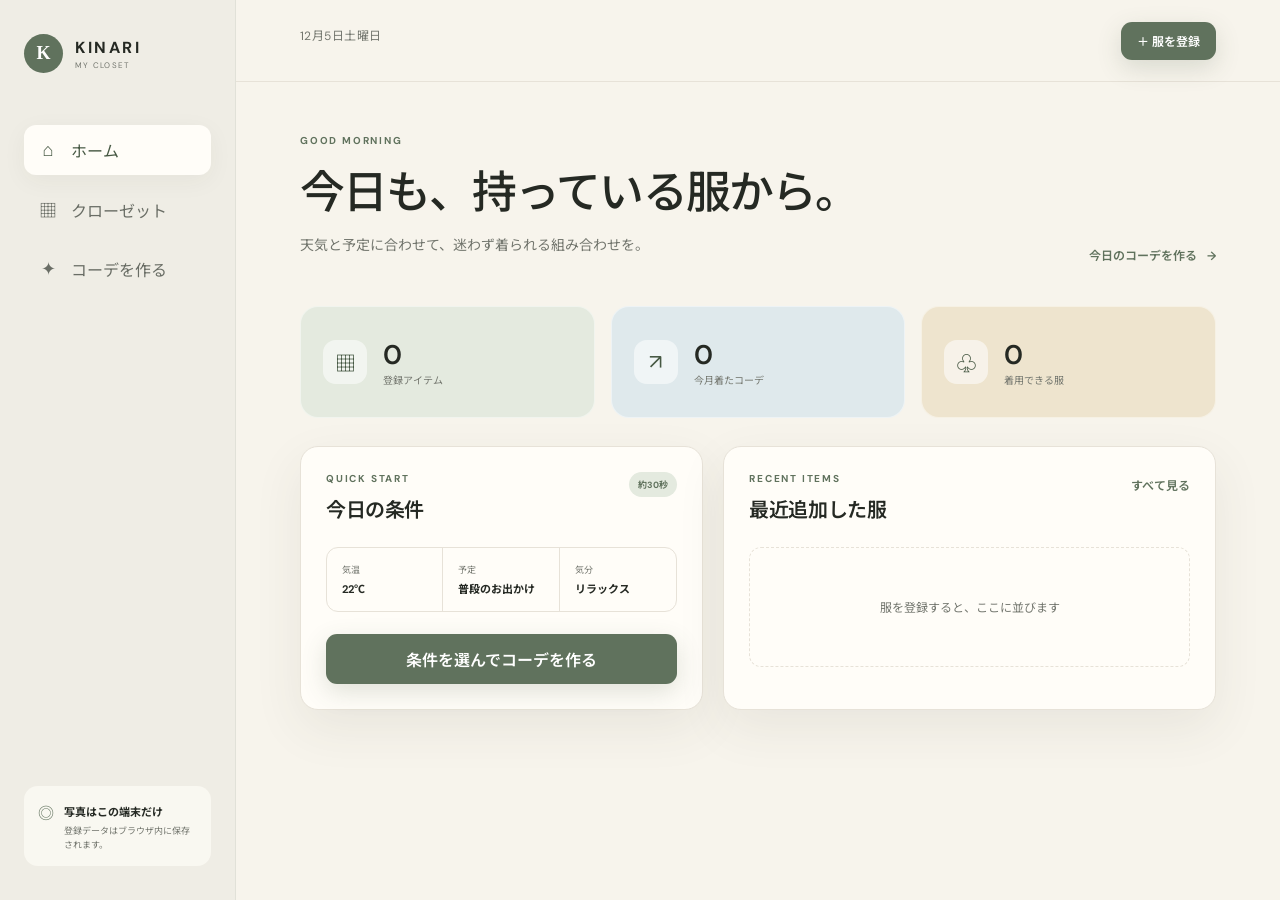
==== index.html @ 396d0b99 "Create KINARI closet stylist MVP" ====
<!doctype html>
<html lang="ja">
  <head>
    <meta charset="UTF-8" />
    <meta name="viewport" content="width=device-width, initial-scale=1.0" />
    <meta name="theme-color" content="#f6f2e9" />
    <meta
      name="description"
      content="手持ちの服だけで、今日の条件に合うコーデを提案するローカルファーストなクローゼットアプリ"
    />
    <title>KINARI — My Closet Stylist</title>
    <link rel="preconnect" href="https://fonts.googleapis.com" />
    <link rel="preconnect" href="https://fonts.gstatic.com" crossorigin />
    <link
      href="https://fonts.googleapis.com/css2?family=DM+Sans:wght@400;500;600;700&family=Noto+Sans+JP:wght@400;500;600;700&display=swap"
      rel="stylesheet"
    />
    <link rel="stylesheet" href="styles.css" />
  </head>
  <body>
    <!-- 更新意図: 手持ち服MVPの画面を作成し、未入力でも登録画面を閉じられるよう修正。処理日時: 2026-09-04 10:00 JST -->
    <div class="app-shell">
      <aside class="sidebar" aria-label="メインナビゲーション">
        <a class="brand" href="#home" aria-label="KINARI ホーム">
          <span class="brand-mark" aria-hidden="true">K</span>
          <span>
            <strong>KINARI</strong>
            <small>MY CLOSET</small>
          </span>
        </a>

        <nav class="nav-list">
          <button class="nav-item is-active" data-view="home">
            <span aria-hidden="true">⌂</span> ホーム
          </button>
          <button class="nav-item" data-view="closet">
            <span aria-hidden="true">▦</span> クローゼット
          </button>
          <button class="nav-item" data-view="stylist">
            <span aria-hidden="true">✦</span> コーデを作る
          </button>
        </nav>

        <div class="privacy-note">
          <span aria-hidden="true">◎</span>
          <div>
            <strong>写真はこの端末だけ</strong>
            <p>登録データはブラウザ内に保存されます。</p>
          </div>
        </div>
      </aside>

      <main class="main-content">
        <header class="topbar">
          <button class="mobile-menu" id="mobile-menu" aria-label="メニューを開く">☰</button>
          <p id="today-label"></p>
          <button class="primary-button compact" data-open-item-form>
            <span aria-hidden="true">＋</span> 服を登録
          </button>
        </header>

        <section class="view is-active" id="view-home" aria-labelledby="home-title">
          <div class="hero">
            <div>
              <p class="eyebrow">GOOD MORNING</p>
              <h1 id="home-title">今日も、持っている服から。</h1>
              <p class="hero-copy">天気と予定に合わせて、迷わず着られる組み合わせを。</p>
            </div>
            <button class="text-button" data-view-link="stylist">今日のコーデを作る <span>→</span></button>
          </div>

          <div class="stats-grid" aria-label="クローゼットの概要">
            <article class="stat-card accent-sage">
              <span class="stat-icon" aria-hidden="true">▦</span>
              <div><strong id="stat-total">0</strong><small>登録アイテム</small></div>
            </article>
            <article class="stat-card accent-blue">
              <span class="stat-icon" aria-hidden="true">↗</span>
              <div><strong id="stat-worn">0</strong><small>今月着たコーデ</small></div>
            </article>
            <article class="stat-card accent-amber">
              <span class="stat-icon" aria-hidden="true">♧</span>
              <div><strong id="stat-ready">0</strong><small>着用できる服</small></div>
            </article>
          </div>

          <div class="home-grid">
            <article class="panel quick-start">
              <div class="panel-heading">
                <div>
                  <p class="eyebrow">QUICK START</p>
                  <h2>今日の条件</h2>
                </div>
                <span class="soft-badge">約30秒</span>
              </div>
              <div class="condition-summary">
                <div><span>気温</span><strong id="quick-temperature">22℃</strong></div>
                <div><span>予定</span><strong id="quick-occasion">普段のお出かけ</strong></div>
                <div><span>気分</span><strong id="quick-mood">リラックス</strong></div>
              </div>
              <button class="primary-button wide" data-view-link="stylist">条件を選んでコーデを作る</button>
            </article>

            <article class="panel recent-panel">
              <div class="panel-heading">
                <div>
                  <p class="eyebrow">RECENT ITEMS</p>
                  <h2>最近追加した服</h2>
                </div>
                <button class="text-button" data-view-link="closet">すべて見る</button>
              </div>
              <div class="mini-items" id="recent-items"></div>
            </article>
          </div>
        </section>

        <section class="view" id="view-closet" aria-labelledby="closet-title">
          <div class="page-heading">
            <div>
              <p class="eyebrow">MY WARDROBE</p>
              <h1 id="closet-title">クローゼット</h1>
              <p>AIの仮入力は、あなたの感覚に合わせていつでも直せます。</p>
            </div>
            <button class="primary-button" data-open-item-form>＋ 新しい服</button>
          </div>

          <div class="filter-bar">
            <label class="search-field">
              <span aria-hidden="true">⌕</span>
              <input id="closet-search" type="search" placeholder="名前・色・メモを検索" />
            </label>
            <select id="category-filter" aria-label="カテゴリで絞り込む">
              <option value="all">すべてのカテゴリ</option>
              <option value="tops">トップス</option>
              <option value="bottoms">ボトムス</option>
              <option value="onepiece">ワンピース</option>
              <option value="outer">アウター</option>
              <option value="shoes">靴</option>
              <option value="accessory">小物</option>
            </select>
            <select id="status-filter" aria-label="状態で絞り込む">
              <option value="ready">着用可能</option>
              <option value="laundry">洗濯中</option>
              <option value="cleaning">クリーニング</option>
              <option value="archived">アーカイブ</option>
              <option value="all">すべての状態</option>
            </select>
          </div>

          <div class="closet-grid" id="closet-grid"></div>
        </section>

        <section class="view" id="view-stylist" aria-labelledby="stylist-title">
          <div class="page-heading">
            <div>
              <p class="eyebrow">PERSONAL STYLIST</p>
              <h1 id="stylist-title">今日は、どんな一日？</h1>
              <p>条件に合わない服を先に外し、手持ちだけで3つの方向性を提案します。</p>
            </div>
          </div>

          <div class="stylist-layout">
            <form class="panel condition-form" id="condition-form">
              <div class="form-section">
                <div class="field-label"><span>01</span><strong>気温</strong><output id="temperature-output">22℃</output></div>
                <input id="temperature" type="range" min="0" max="38" value="22" />
                <div class="range-labels"><span>寒い 0℃</span><span>暑い 38℃</span></div>
              </div>

              <fieldset class="form-section">
                <legend class="field-label"><span>02</span><strong>天気</strong></legend>
                <div class="choice-row" id="weather-choices">
                  <label><input type="radio" name="weather" value="sunny" checked /><span>☀ 晴れ</span></label>
                  <label><input type="radio" name="weather" value="cloudy" /><span>☁ 曇り</span></label>
                  <label><input type="radio" name="weather" value="rain" /><span>☂ 雨</span></label>
                </div>
              </fieldset>

              <fieldset class="form-section">
                <legend class="field-label"><span>03</span><strong>今日の予定</strong></legend>
                <div class="choice-grid">
                  <label><input type="radio" name="occasion" value="daily" checked /><span>普段のお出かけ</span></label>
                  <label><input type="radio" name="occasion" value="work" /><span>仕事・打ち合わせ</span></label>
                  <label><input type="radio" name="occasion" value="active" /><span>よく歩く日</span></label>
                  <label><input type="radio" name="occasion" value="special" /><span>食事・特別な予定</span></label>
                </div>
              </fieldset>

              <fieldset class="form-section">
                <legend class="field-label"><span>04</span><strong>今日の気分</strong></legend>
                <div class="choice-grid">
                  <label><input type="radio" name="mood" value="relaxed" checked /><span>リラックス</span></label>
                  <label><input type="radio" name="mood" value="clean" /><span>きちんと</span></label>
                  <label><input type="radio" name="mood" value="minimal" /><span>シンプル</span></label>
                  <label><input type="radio" name="mood" value="adventure" /><span>少し冒険</span></label>
                </div>
              </fieldset>

              <label class="check-line">
                <input id="avoid-recent" type="checkbox" checked />
                <span>直近7日間に着た服をできるだけ避ける</span>
              </label>

              <button class="primary-button wide large" type="submit">✦ コーデを3案つくる</button>
            </form>

            <section class="results-area" aria-live="polite">
              <div class="empty-results" id="outfit-empty">
                <span class="sparkle" aria-hidden="true">✦</span>
                <h2>条件を選んでみましょう</h2>
                <p>登録した服の中から、理由のわかる提案を作ります。</p>
              </div>
              <div id="outfit-results" hidden></div>
            </section>
          </div>
        </section>
      </main>
    </div>

    <dialog class="item-dialog" id="item-dialog">
      <form method="dialog" class="dialog-card" id="item-form">
        <div class="dialog-heading">
          <div>
            <p class="eyebrow">ADD TO CLOSET</p>
            <h2 id="item-dialog-title">服を登録</h2>
          </div>
          <button class="icon-button" type="button" data-close-item-dialog aria-label="閉じる">×</button>
        </div>

        <input type="hidden" id="item-id" />
        <div class="item-form-grid">
          <div>
            <label class="photo-drop" id="photo-drop">
              <input id="item-photo" type="file" accept="image/*" />
              <img id="photo-preview" alt="登録する服のプレビュー" hidden />
              <span id="photo-placeholder">
                <strong>＋ 写真を選ぶ</strong>
                <small>明るい場所で一着ずつ撮ると正確です</small>
              </span>
            </label>
            <p class="analysis-hint" id="analysis-hint">写真から色とファイル名を仮入力します。</p>
          </div>

          <div class="fields-grid">
            <label class="field full"><span>名前</span><input id="item-name" required placeholder="例：白のオックスフォードシャツ" /></label>
            <label class="field"><span>カテゴリ</span><select id="item-category" required>
              <option value="tops">トップス</option><option value="bottoms">ボトムス</option>
              <option value="onepiece">ワンピース</option><option value="outer">アウター</option>
              <option value="shoes">靴</option><option value="accessory">小物</option>
            </select></label>
            <label class="field"><span>色</span><select id="item-color">
              <option value="white">白</option><option value="black">黒</option><option value="gray">グレー</option>
              <option value="navy">ネイビー</option><option value="blue">ブルー</option><option value="beige">ベージュ</option>
              <option value="brown">ブラウン</option><option value="green">グリーン</option><option value="red">レッド</option>
              <option value="yellow">イエロー</option><option value="pink">ピンク</option><option value="purple">パープル</option>
              <option value="multi">マルチカラー</option>
            </select></label>
            <label class="field"><span>季節</span><select id="item-season">
              <option value="all">通年</option><option value="spring">春</option><option value="summer">夏</option>
              <option value="autumn">秋</option><option value="winter">冬</option>
            </select></label>
            <label class="field"><span>暖かさ</span><select id="item-warmth">
              <option value="1">1 — とても涼しい</option><option value="2">2 — 涼しい</option><option value="3" selected>3 — 普通</option>
              <option value="4">4 — 暖かい</option><option value="5">5 — とても暖かい</option>
            </select></label>
            <label class="field"><span>フォーマル度</span><select id="item-formality">
              <option value="1">1 — ラフ</option><option value="2">2 — カジュアル</option><option value="3" selected>3 — きれいめ</option>
              <option value="4">4 — ビジネス</option><option value="5">5 — フォーマル</option>
            </select></label>
            <label class="field"><span>状態</span><select id="item-status">
              <option value="ready">着用可能</option><option value="laundry">洗濯中</option><option value="cleaning">クリーニング</option>
            </select></label>
            <label class="field full"><span>メモ（任意）</span><textarea id="item-notes" rows="2" placeholder="ゆったりめ、雨の日は避ける など"></textarea></label>
          </div>
        </div>

        <div class="dialog-actions">
          <button class="secondary-button" type="button" data-close-item-dialog>キャンセル</button>
          <button class="primary-button" id="save-item" value="default">この内容で保存</button>
        </div>
      </form>
    </dialog>

    <div class="toast" id="toast" role="status"></div>
    <script src="app.js"></script>
  </body>
</html>
---- styles.css ----
/* 追加意図: KINARI MVPをスマートフォンでも快適に操作できる視覚設計。処理日時: 2026-09-04 09:34 JST */
:root {
  --ink: #252923;
  --muted: #73766e;
  --paper: #f7f4ec;
  --surface: #fffdf8;
  --line: #e7e2d8;
  --sage: #60725d;
  --sage-dark: #465843;
  --sage-soft: #e4eadf;
  --blue-soft: #dfe9ec;
  --amber-soft: #eee4ce;
  --shadow: 0 18px 50px rgba(64, 58, 46, 0.08);
  font-family: "DM Sans", "Noto Sans JP", sans-serif;
  color: var(--ink);
  background: var(--paper);
  font-synthesis: none;
}

* { box-sizing: border-box; }
body { margin: 0; min-width: 320px; min-height: 100vh; background: var(--paper); }
button, input, select, textarea { font: inherit; }
button { color: inherit; }

.app-shell { min-height: 100vh; display: grid; grid-template-columns: 236px minmax(0, 1fr); }
.sidebar {
  position: fixed; inset: 0 auto 0 0; z-index: 20; width: 236px; padding: 34px 24px;
  display: flex; flex-direction: column; background: #efede5; border-right: 1px solid rgba(70, 88, 67, .08);
}
.brand { display: flex; gap: 12px; align-items: center; color: inherit; text-decoration: none; margin-bottom: 52px; }
.brand-mark { width: 39px; height: 39px; display: grid; place-items: center; border-radius: 50%; background: var(--sage); color: white; font: 600 18px Georgia, serif; }
.brand strong, .brand small { display: block; letter-spacing: .16em; }
.brand strong { font-size: 16px; }
.brand small { color: var(--muted); font-size: 8px; margin-top: 2px; }
.nav-list { display: grid; gap: 8px; }
.nav-item { border: 0; background: transparent; border-radius: 12px; padding: 13px 14px; display: flex; gap: 13px; align-items: center; color: #696d65; cursor: pointer; text-align: left; }
.nav-item span { width: 20px; text-align: center; font-size: 18px; }
.nav-item:hover, .nav-item.is-active { background: var(--surface); color: var(--sage-dark); box-shadow: 0 6px 24px rgba(64, 58, 46, .05); }
.privacy-note { margin-top: auto; display: flex; gap: 10px; padding: 14px; border-radius: 14px; background: rgba(255, 253, 248, .66); }
.privacy-note > span { color: var(--sage); }
.privacy-note strong { font-size: 11px; }
.privacy-note p { margin: 4px 0 0; color: var(--muted); font-size: 9px; line-height: 1.5; }

.main-content { grid-column: 2; min-width: 0; }
.topbar { height: 82px; padding: 0 clamp(24px, 5vw, 70px); display: flex; justify-content: space-between; align-items: center; border-bottom: 1px solid var(--line); }
.topbar p { color: var(--muted); font-size: 12px; letter-spacing: .04em; }
.mobile-menu { display: none; border: 0; background: none; font-size: 22px; }
.view { display: none; max-width: 1260px; margin: 0 auto; padding: 52px clamp(24px, 5vw, 70px) 80px; }
.view.is-active { display: block; animation: fade-in .28s ease; }
@keyframes fade-in { from { opacity: 0; transform: translateY(4px); } }

h1, h2, p { margin-top: 0; }
h1 { margin-bottom: 12px; font-size: clamp(28px, 3.5vw, 45px); font-weight: 500; letter-spacing: -.04em; }
h2 { margin-bottom: 0; font-size: 20px; font-weight: 600; letter-spacing: -.02em; }
.eyebrow { margin-bottom: 9px; color: var(--sage); font-size: 10px; font-weight: 700; letter-spacing: .18em; }
.hero { display: flex; justify-content: space-between; gap: 30px; align-items: end; margin-bottom: 38px; }
.hero-copy, .page-heading p { color: var(--muted); font-size: 14px; }
.page-heading { display: flex; align-items: end; justify-content: space-between; gap: 24px; margin-bottom: 32px; }
.page-heading h1 { font-size: clamp(30px, 3vw, 40px); }

.primary-button, .secondary-button, .text-button, .icon-button { border: 0; cursor: pointer; }
.primary-button { padding: 13px 20px; border-radius: 11px; background: var(--sage); color: #fff; font-weight: 600; box-shadow: 0 8px 24px rgba(70, 88, 67, .17); }
.primary-button:hover { background: var(--sage-dark); transform: translateY(-1px); }
.primary-button.compact { padding: 10px 16px; font-size: 12px; }
.primary-button.wide { width: 100%; }
.primary-button.large { padding: 16px 20px; }
.secondary-button { padding: 12px 19px; border: 1px solid var(--line); border-radius: 11px; background: #fff; }
.text-button { padding: 4px 0; background: none; color: var(--sage); font-weight: 600; font-size: 12px; }
.text-button span { margin-left: 7px; }
.icon-button { width: 36px; height: 36px; border-radius: 50%; background: #f1eee7; font-size: 20px; }

.stats-grid { display: grid; grid-template-columns: repeat(3, 1fr); gap: 16px; margin-bottom: 28px; }
.stat-card { display: flex; align-items: center; gap: 16px; min-height: 112px; padding: 22px; border: 1px solid rgba(255,255,255,.45); border-radius: 18px; }
.stat-card.accent-sage { background: var(--sage-soft); }
.stat-card.accent-blue { background: var(--blue-soft); }
.stat-card.accent-amber { background: var(--amber-soft); }
.stat-icon { width: 44px; height: 44px; display: grid; place-items: center; border-radius: 13px; background: rgba(255,255,255,.55); color: var(--sage-dark); font-size: 21px; }
.stat-card strong, .stat-card small { display: block; }
.stat-card strong { font-size: 27px; font-weight: 600; }
.stat-card small { color: var(--muted); font-size: 10px; }
.home-grid { display: grid; grid-template-columns: minmax(0, .9fr) minmax(0, 1.1fr); gap: 20px; }
.panel { background: var(--surface); border: 1px solid var(--line); border-radius: 18px; box-shadow: var(--shadow); }
.quick-start, .recent-panel { padding: 25px; }
.panel-heading { display: flex; justify-content: space-between; align-items: start; gap: 20px; margin-bottom: 24px; }
.soft-badge { padding: 6px 9px; background: var(--sage-soft); border-radius: 999px; color: var(--sage); font-size: 9px; font-weight: 700; }
.condition-summary { display: grid; grid-template-columns: repeat(3, 1fr); margin-bottom: 22px; border: 1px solid var(--line); border-radius: 12px; }
.condition-summary div { padding: 15px; border-right: 1px solid var(--line); }
.condition-summary div:last-child { border: 0; }
.condition-summary span, .condition-summary strong { display: block; }
.condition-summary span { color: var(--muted); font-size: 9px; margin-bottom: 4px; }
.condition-summary strong { font-size: 11px; }
.mini-items { display: grid; grid-template-columns: repeat(4, 1fr); gap: 10px; min-height: 120px; }
.mini-item { min-width: 0; }
.mini-image { aspect-ratio: 1; overflow: hidden; border-radius: 11px; background: #eee9df; }
.mini-image img { width: 100%; height: 100%; object-fit: cover; }
.mini-item p { overflow: hidden; margin: 7px 2px 0; font-size: 10px; text-overflow: ellipsis; white-space: nowrap; }
.empty-mini { grid-column: 1 / -1; display: grid; place-items: center; color: var(--muted); font-size: 12px; border: 1px dashed var(--line); border-radius: 12px; }

.filter-bar { display: grid; grid-template-columns: minmax(220px, 1fr) 190px 180px; gap: 12px; margin-bottom: 24px; }
.search-field { display: flex; align-items: center; gap: 9px; padding: 0 14px; background: var(--surface); border: 1px solid var(--line); border-radius: 11px; }
.search-field input { width: 100%; border: 0; outline: 0; background: transparent; }
select, input, textarea { color: var(--ink); }
.filter-bar select { padding: 12px; background: var(--surface); border: 1px solid var(--line); border-radius: 11px; }
.closet-grid { display: grid; grid-template-columns: repeat(auto-fill, minmax(190px, 1fr)); gap: 18px; }
.closet-card { overflow: hidden; background: var(--surface); border: 1px solid var(--line); border-radius: 16px; box-shadow: 0 8px 30px rgba(64,58,46,.05); transition: transform .2s ease; }
.closet-card:hover { transform: translateY(-3px); }
.card-image { position: relative; aspect-ratio: 4 / 4.6; overflow: hidden; background: #eeeae0; }
.card-image img { width: 100%; height: 100%; object-fit: cover; }
.status-pill { position: absolute; top: 10px; left: 10px; padding: 5px 8px; background: rgba(255,255,255,.87); backdrop-filter: blur(8px); border-radius: 999px; font-size: 9px; }
.card-body { padding: 15px; }
.card-body h3 { overflow: hidden; margin: 0 0 5px; font-size: 14px; text-overflow: ellipsis; white-space: nowrap; }
.card-meta { color: var(--muted); font-size: 10px; }
.card-actions { display: flex; justify-content: space-between; align-items: center; margin-top: 13px; }
.card-actions button { border: 0; background: none; color: var(--sage); cursor: pointer; font-size: 10px; font-weight: 600; }
.color-dot { width: 12px; height: 12px; display: inline-block; border: 2px solid white; border-radius: 50%; box-shadow: 0 0 0 1px var(--line); vertical-align: -2px; margin-right: 5px; }
.empty-state { grid-column: 1 / -1; padding: 70px 20px; text-align: center; border: 1px dashed #d7d1c5; border-radius: 18px; color: var(--muted); }
.empty-state strong { display: block; color: var(--ink); font-size: 17px; margin-bottom: 8px; }

.stylist-layout { display: grid; grid-template-columns: minmax(330px, .78fr) minmax(420px, 1.22fr); gap: 24px; align-items: start; }
.condition-form { padding: 28px; }
.form-section { border: 0; border-bottom: 1px solid var(--line); margin: 0 0 23px; padding: 0 0 23px; }
.field-label { display: flex; align-items: center; gap: 9px; width: 100%; margin-bottom: 17px; }
.field-label span { color: var(--sage); font-size: 10px; font-weight: 700; }
.field-label strong { font-size: 13px; }
.field-label output { margin-left: auto; font-size: 18px; font-weight: 600; }
input[type="range"] { width: 100%; accent-color: var(--sage); }
.range-labels { display: flex; justify-content: space-between; color: var(--muted); font-size: 9px; }
.choice-row, .choice-grid { display: grid; gap: 8px; }
.choice-row { grid-template-columns: repeat(3, 1fr); }
.choice-grid { grid-template-columns: repeat(2, 1fr); }
.choice-row label, .choice-grid label { cursor: pointer; }
.choice-row input, .choice-grid input { position: absolute; opacity: 0; }
.choice-row span, .choice-grid span { display: block; padding: 11px 8px; background: #f6f3ec; border: 1px solid transparent; border-radius: 10px; text-align: center; font-size: 10px; }
.choice-row input:checked + span, .choice-grid input:checked + span { background: var(--sage-soft); border-color: #a9b6a5; color: var(--sage-dark); font-weight: 600; }
.check-line { display: flex; align-items: center; gap: 9px; margin: 0 0 22px; color: var(--muted); font-size: 10px; }
.check-line input { accent-color: var(--sage); }
.results-area { min-height: 560px; }
.empty-results { min-height: 560px; display: grid; align-content: center; justify-items: center; padding: 40px; border: 1px dashed #d4cec2; border-radius: 18px; text-align: center; color: var(--muted); }
.empty-results .sparkle { width: 58px; height: 58px; display: grid; place-items: center; margin-bottom: 18px; background: var(--sage-soft); border-radius: 50%; color: var(--sage); font-size: 23px; }
.empty-results h2 { color: var(--ink); margin-bottom: 8px; }
.empty-results p { font-size: 12px; }
.result-header { display: flex; align-items: start; justify-content: space-between; gap: 20px; margin-bottom: 16px; }
.result-header p { color: var(--muted); font-size: 11px; }
.outfit-list { display: grid; gap: 16px; }
.outfit-card { padding: 20px; background: var(--surface); border: 1px solid var(--line); border-radius: 18px; box-shadow: var(--shadow); }
.outfit-top { display: flex; justify-content: space-between; gap: 16px; margin-bottom: 15px; }
.outfit-number { color: var(--sage); font-size: 9px; font-weight: 700; letter-spacing: .14em; }
.outfit-card h3 { margin: 4px 0 0; font-size: 18px; }
.score-ring { width: 45px; height: 45px; display: grid; place-items: center; flex: 0 0 auto; border: 4px solid var(--sage-soft); border-top-color: var(--sage); border-radius: 50%; font-size: 10px; font-weight: 700; }
.outfit-items { display: grid; grid-template-columns: repeat(4, 1fr); gap: 8px; }
.outfit-piece { min-width: 0; }
.outfit-piece div { aspect-ratio: 1; overflow: hidden; border-radius: 10px; background: #eeeae0; }
.outfit-piece img { width: 100%; height: 100%; object-fit: cover; }
.outfit-piece p { overflow: hidden; margin: 5px 1px 0; font-size: 9px; text-overflow: ellipsis; white-space: nowrap; }
.outfit-reason { margin: 15px 0 13px; padding: 11px 13px; border-radius: 10px; background: #f6f3ec; color: #60635d; font-size: 10px; line-height: 1.7; }
.feedback-row { display: flex; align-items: center; gap: 8px; }
.feedback-row > span { margin-right: auto; color: var(--muted); font-size: 9px; }
.feedback-row button { padding: 6px 9px; border: 1px solid var(--line); background: white; border-radius: 8px; cursor: pointer; font-size: 9px; }
.feedback-row button:hover, .feedback-row button.is-selected { background: var(--sage-soft); border-color: #a9b6a5; }

.item-dialog { width: min(900px, calc(100% - 24px)); max-height: calc(100vh - 24px); padding: 0; border: 0; border-radius: 20px; background: transparent; box-shadow: 0 30px 90px rgba(28,30,26,.25); }
.item-dialog::backdrop { background: rgba(37,41,35,.45); backdrop-filter: blur(4px); }
.dialog-card { padding: 30px; background: var(--surface); }
.dialog-heading { display: flex; justify-content: space-between; align-items: start; margin-bottom: 24px; }
.item-form-grid { display: grid; grid-template-columns: 280px 1fr; gap: 24px; }
.photo-drop { position: relative; aspect-ratio: 4/5; display: grid; place-items: center; overflow: hidden; background: #f1eee7; border: 1px dashed #cfc8ba; border-radius: 14px; cursor: pointer; }
.photo-drop input { position: absolute; opacity: 0; }
.photo-drop img { width: 100%; height: 100%; object-fit: cover; }
.photo-drop > span { display: grid; gap: 7px; padding: 24px; text-align: center; }
.photo-drop strong { color: var(--sage); font-size: 13px; }
.photo-drop small { color: var(--muted); font-size: 9px; line-height: 1.5; }
.analysis-hint { margin: 9px 3px 0; color: var(--muted); font-size: 9px; }
.fields-grid { display: grid; grid-template-columns: repeat(2, 1fr); gap: 14px; }
.field { display: grid; gap: 6px; }
.field.full { grid-column: 1/-1; }
.field span { color: var(--muted); font-size: 9px; font-weight: 600; }
.field input, .field select, .field textarea { width: 100%; padding: 11px 12px; border: 1px solid var(--line); border-radius: 9px; background: #fff; outline: 0; }
.field input:focus, .field select:focus, .field textarea:focus { border-color: #9caa98; box-shadow: 0 0 0 3px var(--sage-soft); }
.field textarea { resize: vertical; }
.dialog-actions { display: flex; justify-content: end; gap: 9px; margin-top: 25px; padding-top: 20px; border-top: 1px solid var(--line); }
.toast { position: fixed; right: 24px; bottom: 24px; z-index: 50; max-width: 320px; padding: 13px 17px; background: #2e352c; color: white; border-radius: 10px; box-shadow: var(--shadow); font-size: 11px; opacity: 0; transform: translateY(12px); pointer-events: none; transition: .24s ease; }
.toast.is-visible { opacity: 1; transform: translateY(0); }

@media (max-width: 900px) {
  .app-shell { grid-template-columns: 1fr; }
  .sidebar { transform: translateX(-100%); transition: transform .25s ease; }
  .sidebar.is-open { transform: translateX(0); box-shadow: 20px 0 60px rgba(37,41,35,.16); }
  .main-content { grid-column: 1; }
  .mobile-menu { display: block; }
  .topbar { padding-inline: 20px; }
  .topbar p { display: none; }
  .home-grid, .stylist-layout { grid-template-columns: 1fr; }
  .item-form-grid { grid-template-columns: 220px 1fr; }
}

@media (max-width: 640px) {
  .view { padding: 34px 16px 60px; }
  .topbar { height: 66px; }
  .hero, .page-heading { align-items: start; flex-direction: column; }
  .hero .text-button { align-self: flex-start; }
  .stats-grid { grid-template-columns: 1fr; gap: 10px; }
  .stat-card { min-height: 82px; }
  .filter-bar { grid-template-columns: 1fr; }
  .closet-grid { grid-template-columns: repeat(2, minmax(0, 1fr)); gap: 10px; }
  .card-body { padding: 12px; }
  .stylist-layout { display: block; }
  .condition-form { padding: 20px; margin-bottom: 20px; }
  .item-form-grid { grid-template-columns: 1fr; }
  .photo-drop { max-height: 260px; }
  .fields-grid { grid-template-columns: 1fr; }
  .field.full { grid-column: auto; }
  .dialog-card { padding: 22px 18px; }
  .outfit-items { grid-template-columns: repeat(3, 1fr); }
  .mini-items { grid-template-columns: repeat(3, 1fr); }
  .mini-item:nth-child(4) { display: none; }
}
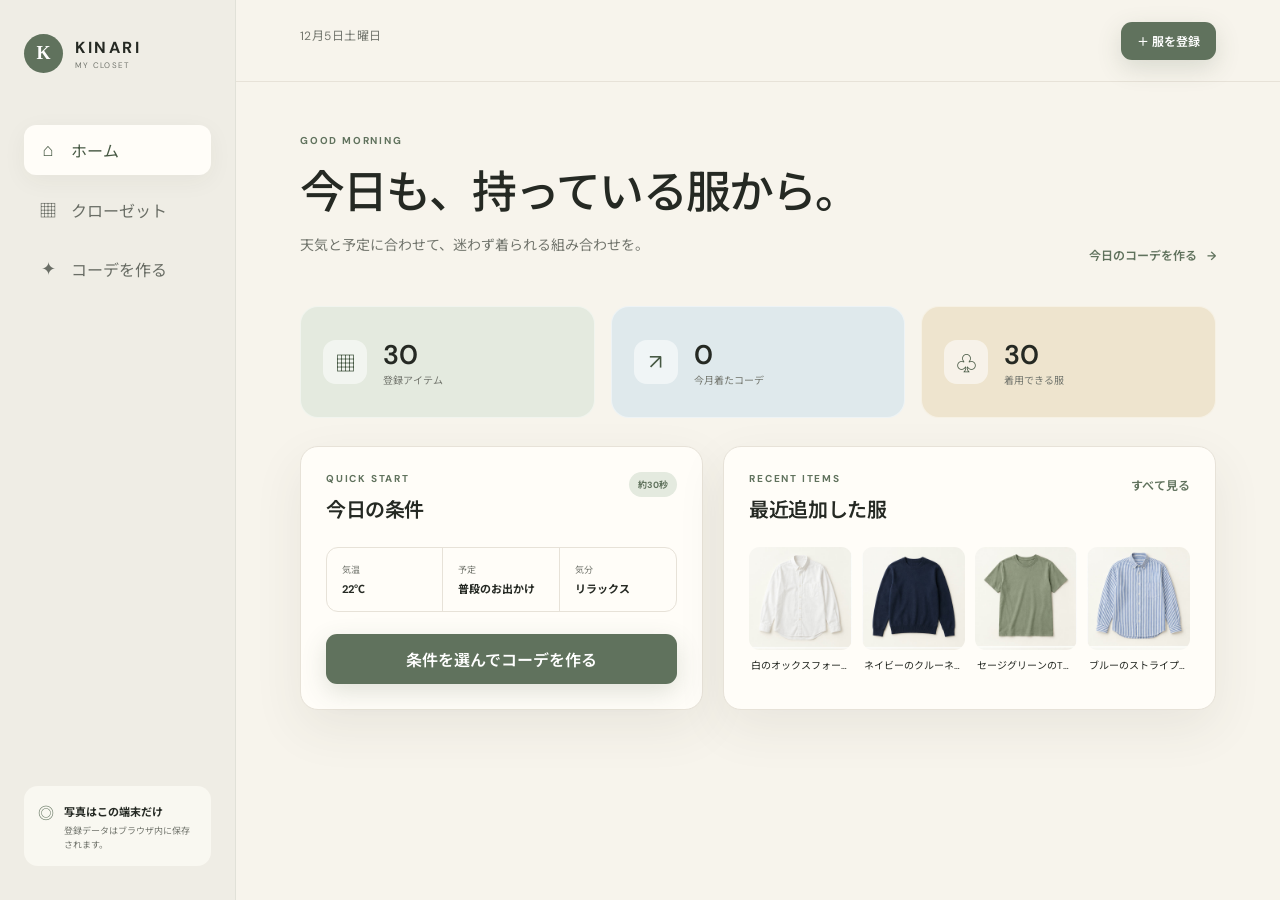
==== commit e4bd4180: "Add sample wardrobe catalog" ====
--- a/index.html
+++ b/index.html
@@ -15,10 +15,10 @@
       href="https://fonts.googleapis.com/css2?family=DM+Sans:wght@400;500;600;700&family=Noto+Sans+JP:wght@400;500;600;700&display=swap"
       rel="stylesheet"
     />
-    <link rel="stylesheet" href="styles.css" />
+    <link rel="stylesheet" href="styles.css?v=3" />
   </head>
   <body>
-    <!-- 更新意図: 手持ち服MVPの画面を作成し、未入力でも登録画面を閉じられるよう修正。処理日時: 2026-09-04 10:00 JST -->
+    <!-- 更新意図: 手持ち服MVPに各カテゴリ5点の画像付きサンプルを追加。処理日時: 2026-09-09 JST -->
     <div class="app-shell">
       <aside class="sidebar" aria-label="メインナビゲーション">
         <a class="brand" href="#home" aria-label="KINARI ホーム">
@@ -218,7 +218,7 @@
     </div>
 
     <dialog class="item-dialog" id="item-dialog">
-      <form method="dialog" class="dialog-card" id="item-form">
+      <form class="dialog-card" id="item-form">
         <div class="dialog-heading">
           <div>
             <p class="eyebrow">ADD TO CLOSET</p>
@@ -276,12 +276,12 @@
 
         <div class="dialog-actions">
           <button class="secondary-button" type="button" data-close-item-dialog>キャンセル</button>
-          <button class="primary-button" id="save-item" value="default">この内容で保存</button>
+          <button class="primary-button" id="save-item" type="submit">この内容で保存</button>
         </div>
       </form>
     </dialog>
 
     <div class="toast" id="toast" role="status"></div>
-    <script src="app.js"></script>
+    <script src="app.js?v=3"></script>
   </body>
 </html>
--- a/styles.css
+++ b/styles.css
@@ -1,4 +1,4 @@
-/* 追加意図: KINARI MVPをスマートフォンでも快適に操作できる視覚設計。処理日時: 2026-09-04 09:34 JST */
+/* 更新意図: KINARI MVPのスマホ向け視覚設計を保ち、画像付きサンプルの識別表示を追加。処理日時: 2026-09-09 JST */
 :root {
   --ink: #252923;
   --muted: #73766e;
@@ -61,6 +61,7 @@
 .primary-button, .secondary-button, .text-button, .icon-button { border: 0; cursor: pointer; }
 .primary-button { padding: 13px 20px; border-radius: 11px; background: var(--sage); color: #fff; font-weight: 600; box-shadow: 0 8px 24px rgba(70, 88, 67, .17); }
 .primary-button:hover { background: var(--sage-dark); transform: translateY(-1px); }
+.primary-button:disabled { opacity: .62; cursor: wait; transform: none; }
 .primary-button.compact { padding: 10px 16px; font-size: 12px; }
 .primary-button.wide { width: 100%; }
 .primary-button.large { padding: 16px 20px; }
@@ -107,6 +108,7 @@
 .card-image { position: relative; aspect-ratio: 4 / 4.6; overflow: hidden; background: #eeeae0; }
 .card-image img { width: 100%; height: 100%; object-fit: cover; }
 .status-pill { position: absolute; top: 10px; left: 10px; padding: 5px 8px; background: rgba(255,255,255,.87); backdrop-filter: blur(8px); border-radius: 999px; font-size: 9px; }
+.sample-pill { position: absolute; top: 10px; right: 10px; padding: 5px 8px; background: rgba(83,103,78,.88); color: white; backdrop-filter: blur(8px); border-radius: 999px; font-size: 9px; }
 .card-body { padding: 15px; }
 .card-body h3 { overflow: hidden; margin: 0 0 5px; font-size: 14px; text-overflow: ellipsis; white-space: nowrap; }
 .card-meta { color: var(--muted); font-size: 10px; }
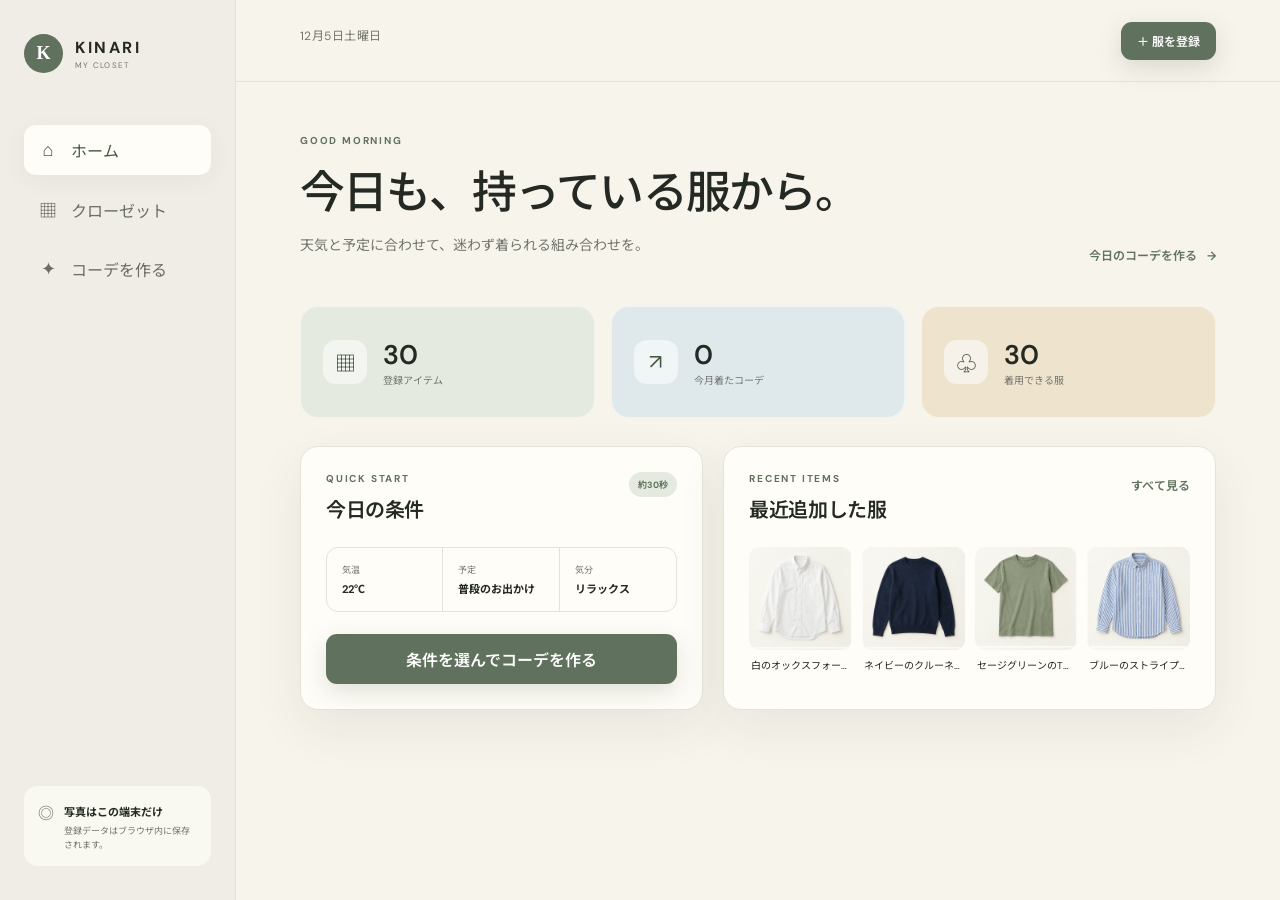
==== commit a21c9b97: "Add hybrid personalized outfit ranking" ====
--- a/index.html
+++ b/index.html
@@ -15,10 +15,10 @@
       href="https://fonts.googleapis.com/css2?family=DM+Sans:wght@400;500;600;700&family=Noto+Sans+JP:wght@400;500;600;700&display=swap"
       rel="stylesheet"
     />
-    <link rel="stylesheet" href="styles.css?v=3" />
+    <link rel="stylesheet" href="styles.css?v=4" />
   </head>
   <body>
-    <!-- 更新意図: 手持ち服MVPに各カテゴリ5点の画像付きサンプルを追加。処理日時: 2026-09-09 JST -->
+    <!-- 更新意図: 実用ルール・好み学習・服同士の相性・季節トレンドを統合した推薦画面へ拡張。処理日時: 2026-09-10 JST -->
     <div class="app-shell">
       <aside class="sidebar" aria-label="メインナビゲーション">
         <a class="brand" href="#home" aria-label="KINARI ホーム">
@@ -119,7 +119,7 @@
             <div>
               <p class="eyebrow">MY WARDROBE</p>
               <h1 id="closet-title">クローゼット</h1>
-              <p>AIの仮入力は、あなたの感覚に合わせていつでも直せます。</p>
+              <p>画像解析の仮入力は、あなたの感覚に合わせていつでも直せます。</p>
             </div>
             <button class="primary-button" data-open-item-form>＋ 新しい服</button>
           </div>
@@ -161,6 +161,18 @@
 
           <div class="stylist-layout">
             <form class="panel condition-form" id="condition-form">
+              <aside class="trend-card" aria-labelledby="trend-title">
+                <div class="trend-heading"><span id="trend-season">今季</span><small id="trend-updated"></small></div>
+                <h3 id="trend-title">今季のトレンドを読み込んでいます</h3>
+                <div class="trend-tags" id="trend-tags"></div>
+                <a id="trend-source" href="#" target="_blank" rel="noreferrer">トレンドの根拠を見る</a>
+              </aside>
+
+              <div class="learning-summary" id="learning-summary">
+                <strong>好みはまだ学習前です</strong>
+                <span>提案を評価すると、次回から色・柄・形へ反映します。</span>
+              </div>
+
               <div class="form-section">
                 <div class="field-label"><span>01</span><strong>気温</strong><output id="temperature-output">22℃</output></div>
                 <input id="temperature" type="range" min="0" max="38" value="22" />
@@ -195,6 +207,18 @@
                   <label><input type="radio" name="mood" value="adventure" /><span>少し冒険</span></label>
                 </div>
               </fieldset>
+
+              <div class="form-section">
+                <div class="field-label"><span>05</span><strong>おすすめの軸</strong><output id="balance-output">好み 35% / 流行 10%</output></div>
+                <input id="preference-balance" type="range" min="0" max="100" value="67" />
+                <div class="range-labels"><span>流行を試す</span><span>自分らしさ優先</span></div>
+                <div class="weight-grid" aria-label="判定の配点">
+                  <span>実用性 <strong id="weight-practical">40%</strong></span>
+                  <span>好み <strong id="weight-preference">35%</strong></span>
+                  <span>相性 <strong id="weight-harmony">15%</strong></span>
+                  <span>流行 <strong id="weight-trend">10%</strong></span>
+                </div>
+              </div>
 
               <label class="check-line">
                 <input id="avoid-recent" type="checkbox" checked />
@@ -267,6 +291,28 @@
               <option value="1">1 — ラフ</option><option value="2">2 — カジュアル</option><option value="3" selected>3 — きれいめ</option>
               <option value="4">4 — ビジネス</option><option value="5">5 — フォーマル</option>
             </select></label>
+            <label class="field"><span>柄</span><select id="item-pattern">
+              <option value="solid">無地</option><option value="stripe">ストライプ</option><option value="check">チェック</option>
+              <option value="floral">花柄</option><option value="graphic">柄・グラフィック</option><option value="other">その他</option>
+            </select></label>
+            <label class="field"><span>素材</span><select id="item-material">
+              <option value="cotton">コットン</option><option value="knit">ニット</option><option value="denim">デニム</option>
+              <option value="linen">リネン</option><option value="wool">ウール</option><option value="leather">レザー</option>
+              <option value="synthetic">化繊</option><option value="other">その他</option>
+            </select></label>
+            <label class="field"><span>シルエット</span><select id="item-silhouette">
+              <option value="slim">細身</option><option value="regular" selected>標準</option><option value="relaxed">ゆったり</option>
+              <option value="wide">ワイド</option><option value="short">短丈</option><option value="long">ロング</option>
+            </select></label>
+            <label class="field"><span>テイスト</span><select id="item-style">
+              <option value="casual">カジュアル</option><option value="clean" selected>きれいめ</option><option value="minimal">ミニマル</option>
+              <option value="classic">クラシック</option><option value="natural">ナチュラル</option><option value="sporty">スポーティ</option>
+              <option value="trendy">トレンド</option>
+            </select></label>
+            <label class="field"><span>存在感</span><select id="item-statement">
+              <option value="1">1 — 控えめ</option><option value="2" selected>2 — なじみやすい</option><option value="3">3 — 程よい</option>
+              <option value="4">4 — アクセント</option><option value="5">5 — 主役</option>
+            </select></label>
             <label class="field"><span>状態</span><select id="item-status">
               <option value="ready">着用可能</option><option value="laundry">洗濯中</option><option value="cleaning">クリーニング</option>
             </select></label>
@@ -282,6 +328,6 @@
     </dialog>
 
     <div class="toast" id="toast" role="status"></div>
-    <script src="app.js?v=3"></script>
+    <script src="app.js?v=4"></script>
   </body>
 </html>
--- a/styles.css
+++ b/styles.css
@@ -1,4 +1,4 @@
-/* 更新意図: KINARI MVPのスマホ向け視覚設計を保ち、画像付きサンプルの識別表示を追加。処理日時: 2026-09-09 JST */
+/* 更新意図: 既存の静かなデザインを保ち、好み学習・トレンド・採点内訳を読みやすく追加。処理日時: 2026-09-10 JST */
 :root {
   --ink: #252923;
   --muted: #73766e;
@@ -112,6 +112,8 @@
 .card-body { padding: 15px; }
 .card-body h3 { overflow: hidden; margin: 0 0 5px; font-size: 14px; text-overflow: ellipsis; white-space: nowrap; }
 .card-meta { color: var(--muted); font-size: 10px; }
+.card-tags { display: flex; flex-wrap: wrap; gap: 5px; margin-top: 9px; }
+.card-tags span { padding: 4px 7px; border-radius: 999px; background: #f2efe7; color: #676b63; font-size: 9px; }
 .card-actions { display: flex; justify-content: space-between; align-items: center; margin-top: 13px; }
 .card-actions button { border: 0; background: none; color: var(--sage); cursor: pointer; font-size: 10px; font-weight: 600; }
 .color-dot { width: 12px; height: 12px; display: inline-block; border: 2px solid white; border-radius: 50%; box-shadow: 0 0 0 1px var(--line); vertical-align: -2px; margin-right: 5px; }
@@ -120,6 +122,17 @@
 
 .stylist-layout { display: grid; grid-template-columns: minmax(330px, .78fr) minmax(420px, 1.22fr); gap: 24px; align-items: start; }
 .condition-form { padding: 28px; }
+.trend-card { margin-bottom: 16px; padding: 17px; border: 1px solid #d9d0ba; border-radius: 14px; background: linear-gradient(145deg, #f1e8d6, #f8f4eb); }
+.trend-heading { display: flex; align-items: center; justify-content: space-between; gap: 12px; margin-bottom: 8px; }
+.trend-heading span { color: #775f36; font-size: 12px; font-weight: 700; letter-spacing: .08em; }
+.trend-heading small { color: var(--muted); font-size: 12px; }
+.trend-card h3 { margin: 0 0 11px; font-size: 16px; line-height: 1.5; }
+.trend-tags { display: flex; flex-wrap: wrap; gap: 6px; margin-bottom: 11px; }
+.trend-tags span { padding: 5px 8px; border-radius: 999px; background: rgba(255,255,255,.65); color: #62573f; font-size: 12px; }
+.trend-card a { color: #725f3f; font-size: 12px; font-weight: 600; }
+.learning-summary { display: grid; gap: 4px; margin-bottom: 23px; padding: 14px 15px; border-radius: 12px; background: var(--sage-soft); }
+.learning-summary strong { color: var(--sage-dark); font-size: 14px; }
+.learning-summary span { color: #626b5f; font-size: 12px; line-height: 1.6; }
 .form-section { border: 0; border-bottom: 1px solid var(--line); margin: 0 0 23px; padding: 0 0 23px; }
 .field-label { display: flex; align-items: center; gap: 9px; width: 100%; margin-bottom: 17px; }
 .field-label span { color: var(--sage); font-size: 10px; font-weight: 700; }
@@ -136,6 +149,9 @@
 .choice-row input:checked + span, .choice-grid input:checked + span { background: var(--sage-soft); border-color: #a9b6a5; color: var(--sage-dark); font-weight: 600; }
 .check-line { display: flex; align-items: center; gap: 9px; margin: 0 0 22px; color: var(--muted); font-size: 10px; }
 .check-line input { accent-color: var(--sage); }
+.weight-grid { display: grid; grid-template-columns: repeat(4, 1fr); gap: 6px; margin-top: 13px; }
+.weight-grid span { display: grid; gap: 2px; padding: 8px 5px; border-radius: 9px; background: #f6f3ec; color: var(--muted); font-size: 11px; text-align: center; }
+.weight-grid strong { color: var(--ink); font-size: 13px; }
 .results-area { min-height: 560px; }
 .empty-results { min-height: 560px; display: grid; align-content: center; justify-items: center; padding: 40px; border: 1px dashed #d4cec2; border-radius: 18px; text-align: center; color: var(--muted); }
 .empty-results .sparkle { width: 58px; height: 58px; display: grid; place-items: center; margin-bottom: 18px; background: var(--sage-soft); border-radius: 50%; color: var(--sage); font-size: 23px; }
@@ -154,8 +170,12 @@
 .outfit-piece div { aspect-ratio: 1; overflow: hidden; border-radius: 10px; background: #eeeae0; }
 .outfit-piece img { width: 100%; height: 100%; object-fit: cover; }
 .outfit-piece p { overflow: hidden; margin: 5px 1px 0; font-size: 9px; text-overflow: ellipsis; white-space: nowrap; }
+.score-breakdown { display: grid; grid-template-columns: repeat(4, 1fr); gap: 7px; margin-top: 15px; }
+.score-breakdown span { display: grid; gap: 3px; padding: 9px 7px; border-radius: 9px; background: #f5f2eb; text-align: center; }
+.score-breakdown small { color: var(--muted); font-size: 11px; }
+.score-breakdown strong { color: var(--sage-dark); font-size: 15px; }
 .outfit-reason { margin: 15px 0 13px; padding: 11px 13px; border-radius: 10px; background: #f6f3ec; color: #60635d; font-size: 10px; line-height: 1.7; }
-.feedback-row { display: flex; align-items: center; gap: 8px; }
+.feedback-row { display: flex; align-items: center; flex-wrap: wrap; gap: 8px; }
 .feedback-row > span { margin-right: auto; color: var(--muted); font-size: 9px; }
 .feedback-row button { padding: 6px 9px; border: 1px solid var(--line); background: white; border-radius: 8px; cursor: pointer; font-size: 9px; }
 .feedback-row button:hover, .feedback-row button.is-selected { background: var(--sage-soft); border-color: #a9b6a5; }
@@ -213,6 +233,8 @@
   .field.full { grid-column: auto; }
   .dialog-card { padding: 22px 18px; }
   .outfit-items { grid-template-columns: repeat(3, 1fr); }
+  .score-breakdown { grid-template-columns: repeat(2, 1fr); }
+  .weight-grid { grid-template-columns: repeat(2, 1fr); }
   .mini-items { grid-template-columns: repeat(3, 1fr); }
   .mini-item:nth-child(4) { display: none; }
 }
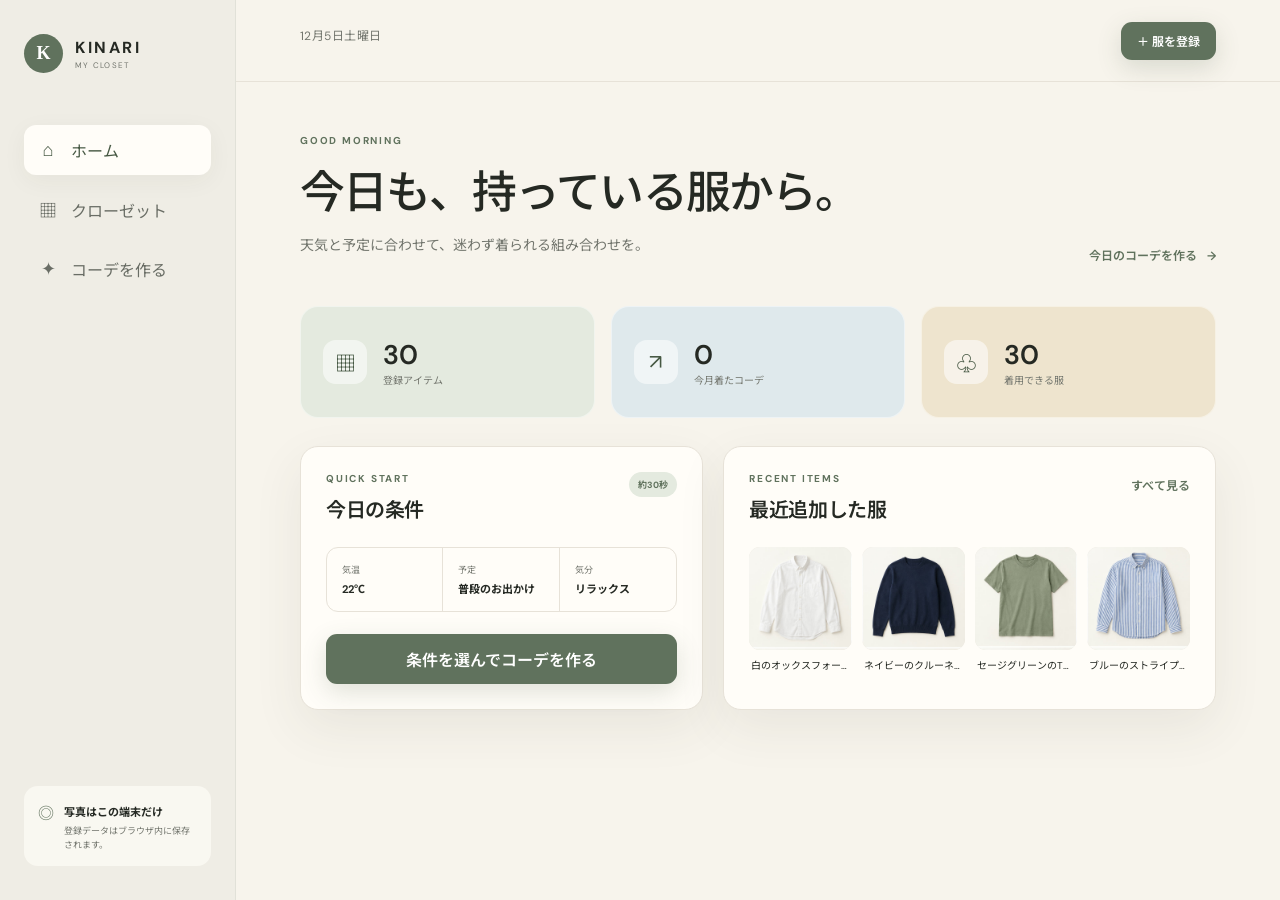
==== commit b823caad: "Add sample wardrobe restore action" ====
--- a/index.html
+++ b/index.html
@@ -15,7 +15,7 @@
       href="https://fonts.googleapis.com/css2?family=DM+Sans:wght@400;500;600;700&family=Noto+Sans+JP:wght@400;500;600;700&display=swap"
       rel="stylesheet"
     />
-    <link rel="stylesheet" href="styles.css?v=4" />
+    <link rel="stylesheet" href="styles.css?v=5" />
   </head>
   <body>
     <!-- 更新意図: 実用ルール・好み学習・服同士の相性・季節トレンドを統合した推薦画面へ拡張。処理日時: 2026-09-10 JST -->
@@ -121,7 +121,10 @@
               <h1 id="closet-title">クローゼット</h1>
               <p>画像解析の仮入力は、あなたの感覚に合わせていつでも直せます。</p>
             </div>
-            <button class="primary-button" data-open-item-form>＋ 新しい服</button>
+            <div class="page-heading-actions">
+              <button class="secondary-button" data-restore-samples>サンプル30点を復元</button>
+              <button class="primary-button" data-open-item-form>＋ 新しい服</button>
+            </div>
           </div>
 
           <div class="filter-bar">
@@ -328,6 +331,6 @@
     </dialog>
 
     <div class="toast" id="toast" role="status"></div>
-    <script src="app.js?v=4"></script>
+    <script src="app.js?v=5"></script>
   </body>
 </html>
--- a/styles.css
+++ b/styles.css
@@ -1,4 +1,4 @@
-/* 更新意図: 既存の静かなデザインを保ち、好み学習・トレンド・採点内訳を読みやすく追加。処理日時: 2026-09-10 JST */
+/* 更新意図: 既存の静かなデザインを保ち、好み学習・トレンド・採点内訳とサンプル復元操作を読みやすく追加。処理日時: 2026-09-10 JST */
 :root {
   --ink: #252923;
   --muted: #73766e;
@@ -57,6 +57,7 @@
 .hero-copy, .page-heading p { color: var(--muted); font-size: 14px; }
 .page-heading { display: flex; align-items: end; justify-content: space-between; gap: 24px; margin-bottom: 32px; }
 .page-heading h1 { font-size: clamp(30px, 3vw, 40px); }
+.page-heading-actions { display: flex; flex-wrap: wrap; justify-content: flex-end; gap: 9px; }
 
 .primary-button, .secondary-button, .text-button, .icon-button { border: 0; cursor: pointer; }
 .primary-button { padding: 13px 20px; border-radius: 11px; background: var(--sage); color: #fff; font-weight: 600; box-shadow: 0 8px 24px rgba(70, 88, 67, .17); }
@@ -219,6 +220,8 @@
   .view { padding: 34px 16px 60px; }
   .topbar { height: 66px; }
   .hero, .page-heading { align-items: start; flex-direction: column; }
+  .page-heading-actions { width: 100%; justify-content: stretch; }
+  .page-heading-actions button { flex: 1 1 150px; }
   .hero .text-button { align-self: flex-start; }
   .stats-grid { grid-template-columns: 1fr; gap: 10px; }
   .stat-card { min-height: 82px; }
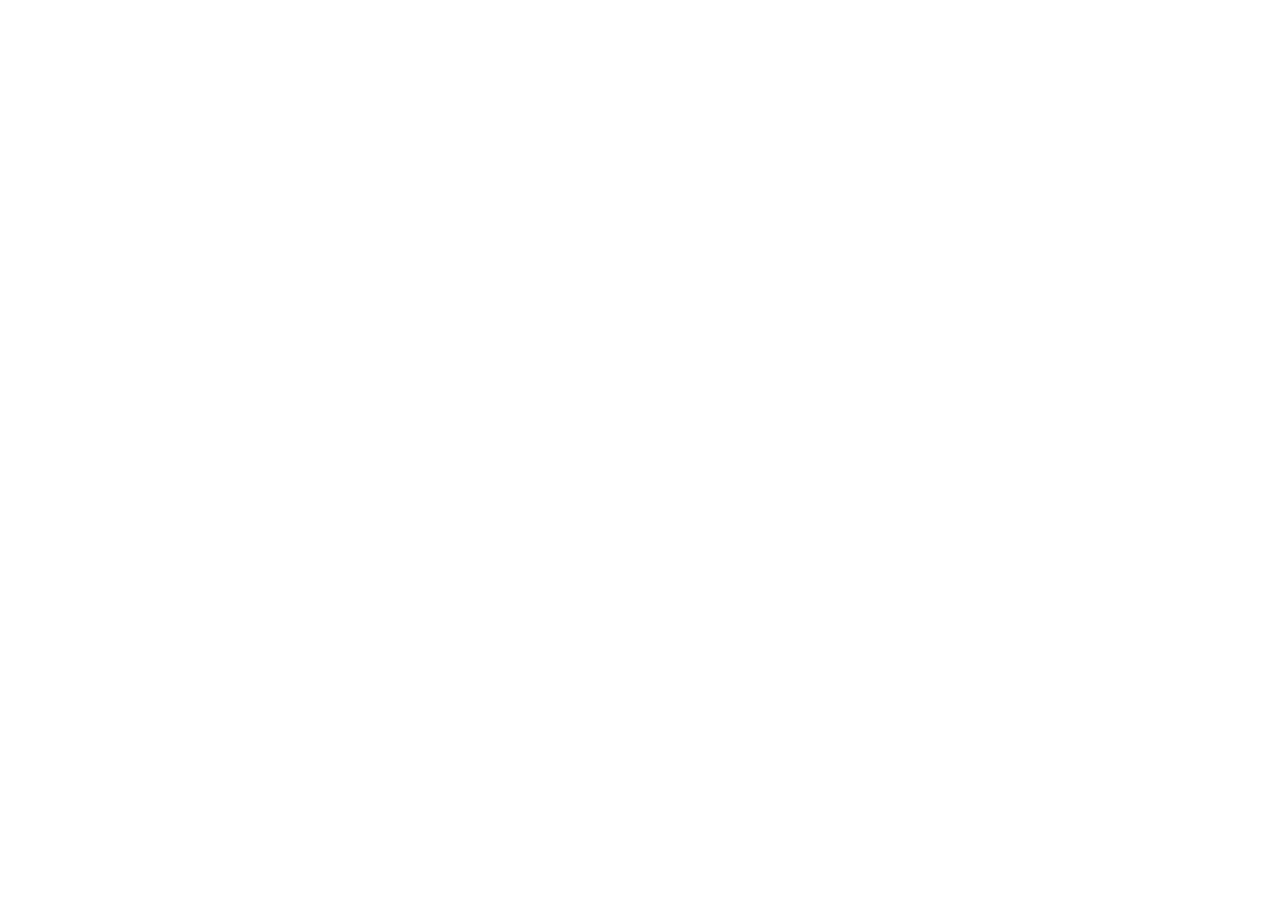
==== commit 6543d277: "移転: kuraland.github.io/kinari-closet への転送ページに置き換え" ====
--- a/index.html
+++ b/index.html
@@ -1,336 +1,15 @@
 <!doctype html>
 <html lang="ja">
-  <head>
-    <meta charset="UTF-8" />
-    <meta name="viewport" content="width=device-width, initial-scale=1.0" />
-    <meta name="theme-color" content="#f6f2e9" />
-    <meta
-      name="description"
-      content="手持ちの服だけで、今日の条件に合うコーデを提案するローカルファーストなクローゼットアプリ"
-    />
-    <title>KINARI — My Closet Stylist</title>
-    <link rel="preconnect" href="https://fonts.googleapis.com" />
-    <link rel="preconnect" href="https://fonts.gstatic.com" crossorigin />
-    <link
-      href="https://fonts.googleapis.com/css2?family=DM+Sans:wght@400;500;600;700&family=Noto+Sans+JP:wght@400;500;600;700&display=swap"
-      rel="stylesheet"
-    />
-    <link rel="stylesheet" href="styles.css?v=5" />
-  </head>
-  <body>
-    <!-- 更新意図: 実用ルール・好み学習・服同士の相性・季節トレンドを統合した推薦画面へ拡張。処理日時: 2026-09-10 JST -->
-    <div class="app-shell">
-      <aside class="sidebar" aria-label="メインナビゲーション">
-        <a class="brand" href="#home" aria-label="KINARI ホーム">
-          <span class="brand-mark" aria-hidden="true">K</span>
-          <span>
-            <strong>KINARI</strong>
-            <small>MY CLOSET</small>
-          </span>
-        </a>
-
-        <nav class="nav-list">
-          <button class="nav-item is-active" data-view="home">
-            <span aria-hidden="true">⌂</span> ホーム
-          </button>
-          <button class="nav-item" data-view="closet">
-            <span aria-hidden="true">▦</span> クローゼット
-          </button>
-          <button class="nav-item" data-view="stylist">
-            <span aria-hidden="true">✦</span> コーデを作る
-          </button>
-        </nav>
-
-        <div class="privacy-note">
-          <span aria-hidden="true">◎</span>
-          <div>
-            <strong>写真はこの端末だけ</strong>
-            <p>登録データはブラウザ内に保存されます。</p>
-          </div>
-        </div>
-      </aside>
-
-      <main class="main-content">
-        <header class="topbar">
-          <button class="mobile-menu" id="mobile-menu" aria-label="メニューを開く">☰</button>
-          <p id="today-label"></p>
-          <button class="primary-button compact" data-open-item-form>
-            <span aria-hidden="true">＋</span> 服を登録
-          </button>
-        </header>
-
-        <section class="view is-active" id="view-home" aria-labelledby="home-title">
-          <div class="hero">
-            <div>
-              <p class="eyebrow">GOOD MORNING</p>
-              <h1 id="home-title">今日も、持っている服から。</h1>
-              <p class="hero-copy">天気と予定に合わせて、迷わず着られる組み合わせを。</p>
-            </div>
-            <button class="text-button" data-view-link="stylist">今日のコーデを作る <span>→</span></button>
-          </div>
-
-          <div class="stats-grid" aria-label="クローゼットの概要">
-            <article class="stat-card accent-sage">
-              <span class="stat-icon" aria-hidden="true">▦</span>
-              <div><strong id="stat-total">0</strong><small>登録アイテム</small></div>
-            </article>
-            <article class="stat-card accent-blue">
-              <span class="stat-icon" aria-hidden="true">↗</span>
-              <div><strong id="stat-worn">0</strong><small>今月着たコーデ</small></div>
-            </article>
-            <article class="stat-card accent-amber">
-              <span class="stat-icon" aria-hidden="true">♧</span>
-              <div><strong id="stat-ready">0</strong><small>着用できる服</small></div>
-            </article>
-          </div>
-
-          <div class="home-grid">
-            <article class="panel quick-start">
-              <div class="panel-heading">
-                <div>
-                  <p class="eyebrow">QUICK START</p>
-                  <h2>今日の条件</h2>
-                </div>
-                <span class="soft-badge">約30秒</span>
-              </div>
-              <div class="condition-summary">
-                <div><span>気温</span><strong id="quick-temperature">22℃</strong></div>
-                <div><span>予定</span><strong id="quick-occasion">普段のお出かけ</strong></div>
-                <div><span>気分</span><strong id="quick-mood">リラックス</strong></div>
-              </div>
-              <button class="primary-button wide" data-view-link="stylist">条件を選んでコーデを作る</button>
-            </article>
-
-            <article class="panel recent-panel">
-              <div class="panel-heading">
-                <div>
-                  <p class="eyebrow">RECENT ITEMS</p>
-                  <h2>最近追加した服</h2>
-                </div>
-                <button class="text-button" data-view-link="closet">すべて見る</button>
-              </div>
-              <div class="mini-items" id="recent-items"></div>
-            </article>
-          </div>
-        </section>
-
-        <section class="view" id="view-closet" aria-labelledby="closet-title">
-          <div class="page-heading">
-            <div>
-              <p class="eyebrow">MY WARDROBE</p>
-              <h1 id="closet-title">クローゼット</h1>
-              <p>画像解析の仮入力は、あなたの感覚に合わせていつでも直せます。</p>
-            </div>
-            <div class="page-heading-actions">
-              <button class="secondary-button" data-restore-samples>サンプル30点を復元</button>
-              <button class="primary-button" data-open-item-form>＋ 新しい服</button>
-            </div>
-          </div>
-
-          <div class="filter-bar">
-            <label class="search-field">
-              <span aria-hidden="true">⌕</span>
-              <input id="closet-search" type="search" placeholder="名前・色・メモを検索" />
-            </label>
-            <select id="category-filter" aria-label="カテゴリで絞り込む">
-              <option value="all">すべてのカテゴリ</option>
-              <option value="tops">トップス</option>
-              <option value="bottoms">ボトムス</option>
-              <option value="onepiece">ワンピース</option>
-              <option value="outer">アウター</option>
-              <option value="shoes">靴</option>
-              <option value="accessory">小物</option>
-            </select>
-            <select id="status-filter" aria-label="状態で絞り込む">
-              <option value="ready">着用可能</option>
-              <option value="laundry">洗濯中</option>
-              <option value="cleaning">クリーニング</option>
-              <option value="archived">アーカイブ</option>
-              <option value="all">すべての状態</option>
-            </select>
-          </div>
-
-          <div class="closet-grid" id="closet-grid"></div>
-        </section>
-
-        <section class="view" id="view-stylist" aria-labelledby="stylist-title">
-          <div class="page-heading">
-            <div>
-              <p class="eyebrow">PERSONAL STYLIST</p>
-              <h1 id="stylist-title">今日は、どんな一日？</h1>
-              <p>条件に合わない服を先に外し、手持ちだけで3つの方向性を提案します。</p>
-            </div>
-          </div>
-
-          <div class="stylist-layout">
-            <form class="panel condition-form" id="condition-form">
-              <aside class="trend-card" aria-labelledby="trend-title">
-                <div class="trend-heading"><span id="trend-season">今季</span><small id="trend-updated"></small></div>
-                <h3 id="trend-title">今季のトレンドを読み込んでいます</h3>
-                <div class="trend-tags" id="trend-tags"></div>
-                <a id="trend-source" href="#" target="_blank" rel="noreferrer">トレンドの根拠を見る</a>
-              </aside>
-
-              <div class="learning-summary" id="learning-summary">
-                <strong>好みはまだ学習前です</strong>
-                <span>提案を評価すると、次回から色・柄・形へ反映します。</span>
-              </div>
-
-              <div class="form-section">
-                <div class="field-label"><span>01</span><strong>気温</strong><output id="temperature-output">22℃</output></div>
-                <input id="temperature" type="range" min="0" max="38" value="22" />
-                <div class="range-labels"><span>寒い 0℃</span><span>暑い 38℃</span></div>
-              </div>
-
-              <fieldset class="form-section">
-                <legend class="field-label"><span>02</span><strong>天気</strong></legend>
-                <div class="choice-row" id="weather-choices">
-                  <label><input type="radio" name="weather" value="sunny" checked /><span>☀ 晴れ</span></label>
-                  <label><input type="radio" name="weather" value="cloudy" /><span>☁ 曇り</span></label>
-                  <label><input type="radio" name="weather" value="rain" /><span>☂ 雨</span></label>
-                </div>
-              </fieldset>
-
-              <fieldset class="form-section">
-                <legend class="field-label"><span>03</span><strong>今日の予定</strong></legend>
-                <div class="choice-grid">
-                  <label><input type="radio" name="occasion" value="daily" checked /><span>普段のお出かけ</span></label>
-                  <label><input type="radio" name="occasion" value="work" /><span>仕事・打ち合わせ</span></label>
-                  <label><input type="radio" name="occasion" value="active" /><span>よく歩く日</span></label>
-                  <label><input type="radio" name="occasion" value="special" /><span>食事・特別な予定</span></label>
-                </div>
-              </fieldset>
-
-              <fieldset class="form-section">
-                <legend class="field-label"><span>04</span><strong>今日の気分</strong></legend>
-                <div class="choice-grid">
-                  <label><input type="radio" name="mood" value="relaxed" checked /><span>リラックス</span></label>
-                  <label><input type="radio" name="mood" value="clean" /><span>きちんと</span></label>
-                  <label><input type="radio" name="mood" value="minimal" /><span>シンプル</span></label>
-                  <label><input type="radio" name="mood" value="adventure" /><span>少し冒険</span></label>
-                </div>
-              </fieldset>
-
-              <div class="form-section">
-                <div class="field-label"><span>05</span><strong>おすすめの軸</strong><output id="balance-output">好み 35% / 流行 10%</output></div>
-                <input id="preference-balance" type="range" min="0" max="100" value="67" />
-                <div class="range-labels"><span>流行を試す</span><span>自分らしさ優先</span></div>
-                <div class="weight-grid" aria-label="判定の配点">
-                  <span>実用性 <strong id="weight-practical">40%</strong></span>
-                  <span>好み <strong id="weight-preference">35%</strong></span>
-                  <span>相性 <strong id="weight-harmony">15%</strong></span>
-                  <span>流行 <strong id="weight-trend">10%</strong></span>
-                </div>
-              </div>
-
-              <label class="check-line">
-                <input id="avoid-recent" type="checkbox" checked />
-                <span>直近7日間に着た服をできるだけ避ける</span>
-              </label>
-
-              <button class="primary-button wide large" type="submit">✦ コーデを3案つくる</button>
-            </form>
-
-            <section class="results-area" aria-live="polite">
-              <div class="empty-results" id="outfit-empty">
-                <span class="sparkle" aria-hidden="true">✦</span>
-                <h2>条件を選んでみましょう</h2>
-                <p>登録した服の中から、理由のわかる提案を作ります。</p>
-              </div>
-              <div id="outfit-results" hidden></div>
-            </section>
-          </div>
-        </section>
-      </main>
-    </div>
-
-    <dialog class="item-dialog" id="item-dialog">
-      <form class="dialog-card" id="item-form">
-        <div class="dialog-heading">
-          <div>
-            <p class="eyebrow">ADD TO CLOSET</p>
-            <h2 id="item-dialog-title">服を登録</h2>
-          </div>
-          <button class="icon-button" type="button" data-close-item-dialog aria-label="閉じる">×</button>
-        </div>
-
-        <input type="hidden" id="item-id" />
-        <div class="item-form-grid">
-          <div>
-            <label class="photo-drop" id="photo-drop">
-              <input id="item-photo" type="file" accept="image/*" />
-              <img id="photo-preview" alt="登録する服のプレビュー" hidden />
-              <span id="photo-placeholder">
-                <strong>＋ 写真を選ぶ</strong>
-                <small>明るい場所で一着ずつ撮ると正確です</small>
-              </span>
-            </label>
-            <p class="analysis-hint" id="analysis-hint">写真から色とファイル名を仮入力します。</p>
-          </div>
-
-          <div class="fields-grid">
-            <label class="field full"><span>名前</span><input id="item-name" required placeholder="例：白のオックスフォードシャツ" /></label>
-            <label class="field"><span>カテゴリ</span><select id="item-category" required>
-              <option value="tops">トップス</option><option value="bottoms">ボトムス</option>
-              <option value="onepiece">ワンピース</option><option value="outer">アウター</option>
-              <option value="shoes">靴</option><option value="accessory">小物</option>
-            </select></label>
-            <label class="field"><span>色</span><select id="item-color">
-              <option value="white">白</option><option value="black">黒</option><option value="gray">グレー</option>
-              <option value="navy">ネイビー</option><option value="blue">ブルー</option><option value="beige">ベージュ</option>
-              <option value="brown">ブラウン</option><option value="green">グリーン</option><option value="red">レッド</option>
-              <option value="yellow">イエロー</option><option value="pink">ピンク</option><option value="purple">パープル</option>
-              <option value="multi">マルチカラー</option>
-            </select></label>
-            <label class="field"><span>季節</span><select id="item-season">
-              <option value="all">通年</option><option value="spring">春</option><option value="summer">夏</option>
-              <option value="autumn">秋</option><option value="winter">冬</option>
-            </select></label>
-            <label class="field"><span>暖かさ</span><select id="item-warmth">
-              <option value="1">1 — とても涼しい</option><option value="2">2 — 涼しい</option><option value="3" selected>3 — 普通</option>
-              <option value="4">4 — 暖かい</option><option value="5">5 — とても暖かい</option>
-            </select></label>
-            <label class="field"><span>フォーマル度</span><select id="item-formality">
-              <option value="1">1 — ラフ</option><option value="2">2 — カジュアル</option><option value="3" selected>3 — きれいめ</option>
-              <option value="4">4 — ビジネス</option><option value="5">5 — フォーマル</option>
-            </select></label>
-            <label class="field"><span>柄</span><select id="item-pattern">
-              <option value="solid">無地</option><option value="stripe">ストライプ</option><option value="check">チェック</option>
-              <option value="floral">花柄</option><option value="graphic">柄・グラフィック</option><option value="other">その他</option>
-            </select></label>
-            <label class="field"><span>素材</span><select id="item-material">
-              <option value="cotton">コットン</option><option value="knit">ニット</option><option value="denim">デニム</option>
-              <option value="linen">リネン</option><option value="wool">ウール</option><option value="leather">レザー</option>
-              <option value="synthetic">化繊</option><option value="other">その他</option>
-            </select></label>
-            <label class="field"><span>シルエット</span><select id="item-silhouette">
-              <option value="slim">細身</option><option value="regular" selected>標準</option><option value="relaxed">ゆったり</option>
-              <option value="wide">ワイド</option><option value="short">短丈</option><option value="long">ロング</option>
-            </select></label>
-            <label class="field"><span>テイスト</span><select id="item-style">
-              <option value="casual">カジュアル</option><option value="clean" selected>きれいめ</option><option value="minimal">ミニマル</option>
-              <option value="classic">クラシック</option><option value="natural">ナチュラル</option><option value="sporty">スポーティ</option>
-              <option value="trendy">トレンド</option>
-            </select></label>
-            <label class="field"><span>存在感</span><select id="item-statement">
-              <option value="1">1 — 控えめ</option><option value="2" selected>2 — なじみやすい</option><option value="3">3 — 程よい</option>
-              <option value="4">4 — アクセント</option><option value="5">5 — 主役</option>
-            </select></label>
-            <label class="field"><span>状態</span><select id="item-status">
-              <option value="ready">着用可能</option><option value="laundry">洗濯中</option><option value="cleaning">クリーニング</option>
-            </select></label>
-            <label class="field full"><span>メモ（任意）</span><textarea id="item-notes" rows="2" placeholder="ゆったりめ、雨の日は避ける など"></textarea></label>
-          </div>
-        </div>
-
-        <div class="dialog-actions">
-          <button class="secondary-button" type="button" data-close-item-dialog>キャンセル</button>
-          <button class="primary-button" id="save-item" type="submit">この内容で保存</button>
-        </div>
-      </form>
-    </dialog>
-
-    <div class="toast" id="toast" role="status"></div>
-    <script src="app.js?v=5"></script>
-  </body>
+<head>
+<meta charset="utf-8">
+<meta name="viewport" content="width=device-width, initial-scale=1">
+<title>移転しました | kinari-closet</title>
+<meta name="robots" content="noindex">
+<link rel="canonical" href="https://kuraland.github.io/kinari-closet/">
+<meta http-equiv="refresh" content="0; url=https://kuraland.github.io/kinari-closet/">
+<script>location.replace('https://kuraland.github.io/kinari-closet/' + location.search + location.hash);</script>
+</head>
+<body>
+<p>このページは移転しました。自動で移動しない場合は <a href="https://kuraland.github.io/kinari-closet/">https://kuraland.github.io/kinari-closet/</a> を開いてください。</p>
+</body>
 </html>
